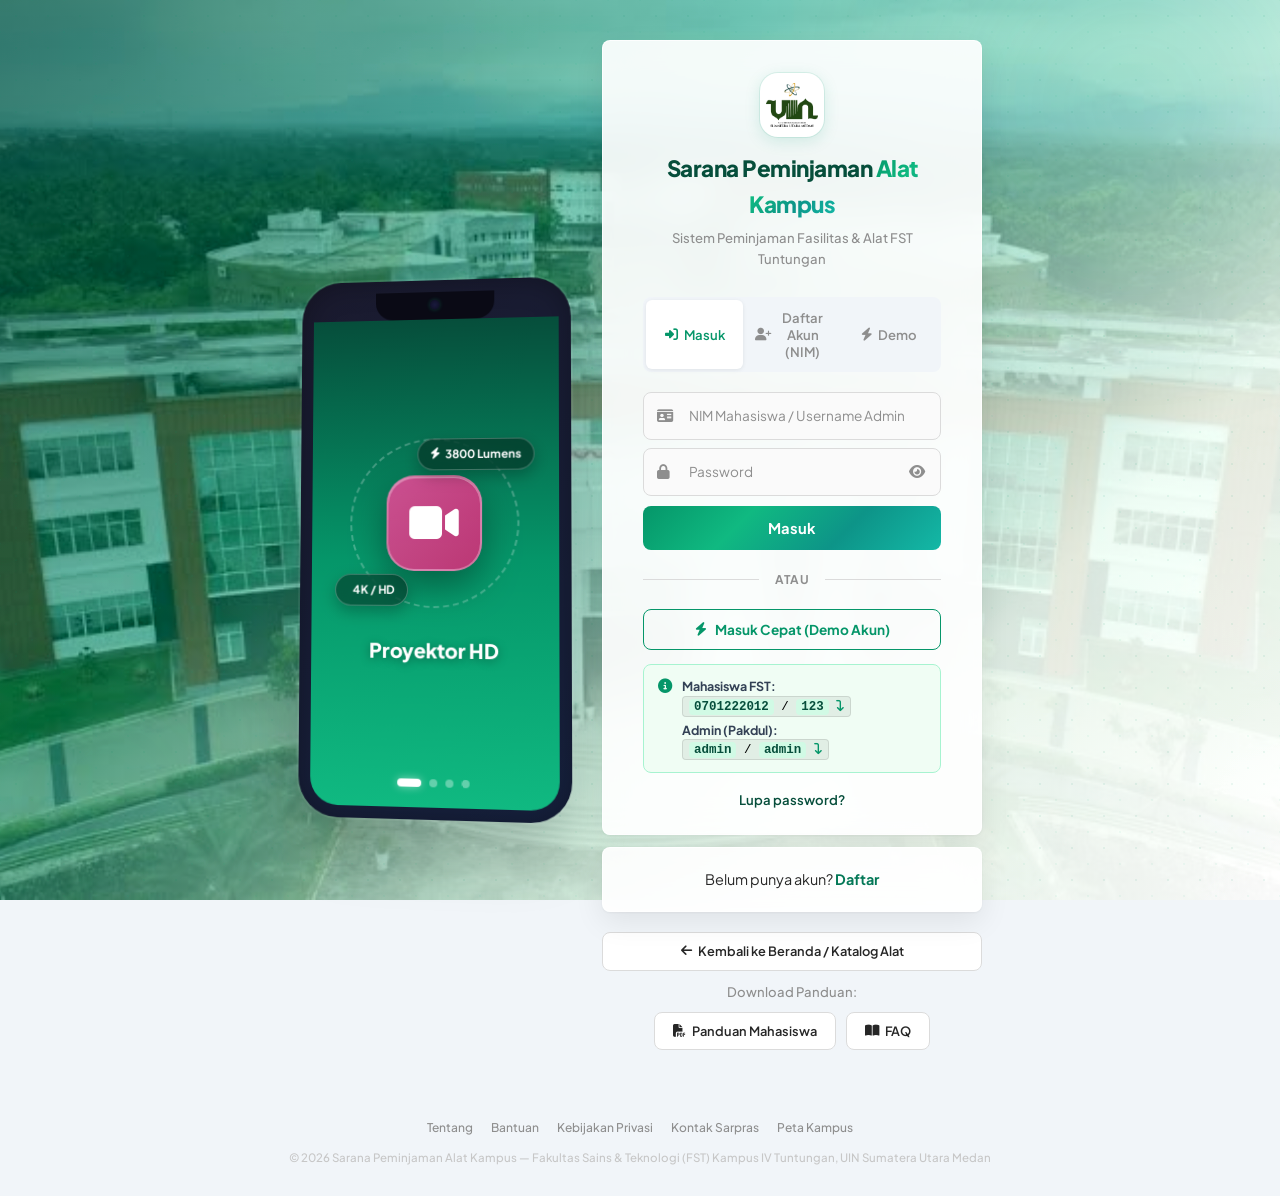
==== index.html @ a712cbc4 "Add files via upload" ====
<!DOCTYPE html>
<html lang="id">
<head>
  <meta charset="UTF-8">
  <meta name="viewport" content="width=device-width, initial-scale=1.0">
  <title>Sarana Peminjaman Alat Kampus — UINSU Kampus IV Tuntungan</title>
  <meta name="description" content="Sarana Peminjaman Alat Kampus: Sistem Peminjaman Alat Perkuliahan Fakultas Sains dan Teknologi (FST) Kampus IV Tuntungan UIN Sumatera Utara Medan.">
  <link rel="preconnect" href="https://fonts.googleapis.com">
  <link rel="preconnect" href="https://fonts.gstatic.com" crossorigin>
  <link href="https://fonts.googleapis.com/css2?family=Plus+Jakarta+Sans:wght@300;400;500;600;700;800&display=swap" rel="stylesheet">
  <link rel="stylesheet" href="https://cdnjs.cloudflare.com/ajax/libs/font-awesome/6.4.0/css/all.min.css">
  <link rel="stylesheet" href="style.css">
  <!-- Auth Guard: Pertama kali web dibuka wajib login terlebih dahulu -->
  <script>
    (function() {
      var user = localStorage.getItem('uinsu_user');
      if (!user) {
        window.location.replace('login.html');
      }
    })();
  </script>
</head>
<body>
  <!-- Background Glow & Shapes -->
  <div class="glow-bg glow-1"></div>
  <div class="glow-bg glow-2"></div>
  <div class="glow-bg glow-3"></div>

  <!-- Notification Toast Container -->
  <div id="toast-container" class="toast-container"></div>

  <!-- Top Navigation Bar -->
  <header class="navbar">
    <div class="nav-brand">
      <div class="brand-logo-container">
        <img src="logo-uinsu.png" alt="Logo UINSU Medan" class="brand-uinsu-logo">
      </div>
      <div class="brand-text">
        <span class="brand-title">SARANA <span class="gradient-text">PEMINJAMAN ALAT KAMPUS</span></span>
        <span class="brand-sub">Fakultas Sains & Teknologi • Kampus IV Tuntungan</span>
      </div>
    </div>

    <div class="nav-actions">
      <!-- Quick Role Switcher Pill -->
      <div class="role-switcher-badge" id="role-pill-btn" title="Klik untuk kelola akun atau ganti profil">
        <i class="fa-solid fa-id-badge"></i>
        <span id="nav-user-label">Tamu (Belum Login)</span>
      </div>

      <div class="user-profile-menu" id="nav-user-actions">
        <a href="login.html" class="btn btn-outline btn-sm" id="btn-nav-login" style="border-color:var(--primary); color:var(--primary);">
          <i class="fa-solid fa-right-to-bracket"></i> Masuk
        </a>
        <a href="login.html" class="btn btn-primary btn-sm" id="btn-show-login" onclick="localStorage.setItem('uinsu_open_tab', 'register')" title="Daftar Akun Menggunakan NIM">
          <i class="fa-solid fa-user-plus"></i> Daftar Akun (NIM)
        </a>
        <button class="btn btn-danger btn-sm hidden" id="btn-logout" title="Keluar dari akun dan ganti akun" onclick="logoutUser()">
          <i class="fa-solid fa-right-from-bracket"></i> Logout
        </button>
      </div>

    </div>
  </header>

  <!-- Main Container -->
  <main class="main-wrapper">
    <!-- Sub Header / Navigation Tabs (Khusus Mahasiswa) -->
    <div class="view-navigation">
      <button class="nav-tab active" data-target="view-catalog" id="tab-catalog">
        <i class="fa-solid fa-cubes"></i> Katalog Alat FST
      </button>
      <button class="nav-tab" data-target="view-my-loans" id="tab-my-loans">
        <i class="fa-solid fa-clock-rotate-left"></i> Peminjaman Saya <span class="badge" id="my-active-badge">0</span>
      </button>
    </div>

    <!-- VIEW 1: KATALOG & PINJAM (MAHASISWA & UMUM) -->
    <section id="view-catalog" class="view-panel active">
      <!-- Hero Banner -->
      <div class="hero-banner glass-card">
        <div class="hero-banner-bg"></div>
        <div class="hero-content">
          <div class="hero-badge-group">
            <span class="hero-badge"><i class="fa-solid fa-atom"></i> Fakultas Sains & Teknologi (FST)</span>
            <span class="hero-badge hero-badge-location"><i class="fa-solid fa-location-dot"></i> Kampus IV Tuntungan UINSU</span>
          </div>
          <h1 class="hero-title">Booking & Peminjaman Alat Perkuliahan FST UINSU</h1>
          <p class="hero-desc">
            Portal resmi <strong>Sarana Peminjaman Alat Kampus</strong> khusus sivitas akademika Fakultas Sains dan Teknologi, Gedung Kuliah FST Kampus IV Tuntungan. Booking online Kabel HDMI, Proyektor Lumens Tinggi, dan Cok Sambung dengan persetujuan cepat Admin Sarpras.
          </p>
          <div class="hero-stats">
            <div class="stat-item">
              <span class="stat-number" id="stat-total-items">18</span>
              <span class="stat-label">Total Unit</span>
            </div>
            <div class="stat-divider"></div>
            <div class="stat-item">
              <span class="stat-number text-success" id="stat-ready-items">14</span>
              <span class="stat-label">Siap Dipinjam</span>
            </div>
            <div class="stat-divider"></div>
            <div class="stat-item">
              <span class="stat-number text-warning" id="stat-loaned-items">4</span>
              <span class="stat-label">Sedang Dipakai</span>
            </div>
          </div>
        </div>
        <div class="hero-illustration">
          <div class="floating-gadget card-hdmi">
            <i class="fa-solid fa-network-wired"></i>
            <div>
              <strong>HDMI Cables</strong>
              <small>4K Ultra-Fast</small>
            </div>
          </div>
          <div class="floating-gadget card-projector">
            <i class="fa-solid fa-video"></i>
            <div>
              <strong>Proyektor HD</strong>
              <small>3800 ANSI Lumens</small>
            </div>
          </div>
          <div class="floating-gadget card-plug">
            <i class="fa-solid fa-plug-circle-bolt"></i>
            <div>
              <strong>Cok Sambung</strong>
              <small>Kabel 5M - 10M</small>
            </div>
          </div>
        </div>
      </div>

      <!-- Filter & Search Bar -->
      <div class="filter-bar glass-card">
        <div class="search-box">
          <i class="fa-solid fa-magnifying-glass"></i>
          <input type="text" id="catalog-search" placeholder="Cari nama fasilitas, lokasi, spesifikasi...">
        </div>
        <div class="category-pills">
          <button class="pill active" data-category="all">Semua</button>
          <button class="pill" data-category="hdmi"><i class="fa-solid fa-network-wired"></i> Kabel HDMI</button>
          <button class="pill" data-category="proyektor"><i class="fa-solid fa-video"></i> Proyektor</button>
          <button class="pill" data-category="coksambung"><i class="fa-solid fa-plug-circle-bolt"></i> Cok Sambung</button>
        </div>
      </div>

      <!-- Items Grid -->
      <div class="items-grid" id="items-grid-container">
        <!-- Injected via JavaScript -->
      </div>
    </section>

    <!-- VIEW 2: PEMINJAMAN SAYA (MAHASISWA DASHBOARD) -->
    <section id="view-my-loans" class="view-panel">
      <div class="panel-header">
        <div>
          <h2>Riwayat & Status Peminjaman Saya</h2>
          <p class="text-muted">Pantau status persetujuan, batas waktu pengembalian, dan QR Code tanda terima.</p>
        </div>
        <div class="user-info-card glass-card" id="my-profile-summary">
          <!-- Injected via JS -->
        </div>
      </div>

      <!-- Loan Table / Cards -->
      <div class="table-container glass-card">
        <table class="custom-table" id="my-loans-table">
          <thead>
            <tr>
              <th>ID Pinjam</th>
              <th>Barang / Fasilitas</th>
              <th>Waktu Pinjam</th>
              <th>Batas Kembali</th>
              <th>Tujuan / Ruangan</th>
              <th>Status</th>
              <th>Aksi</th>
            </tr>
          </thead>
          <tbody id="my-loans-body">
            <!-- Dynamic rows -->
          </tbody>
        </table>
        <div id="my-loans-empty" class="empty-state hidden">
          <i class="fa-solid fa-box-open"></i>
          <h3>Belum Ada Peminjaman</h3>
          <p>Anda belum meminjam barang apapun. Kunjungi katalog untuk mengajukan peminjaman sekarang.</p>
          <button class="btn btn-primary" onclick="switchView('view-catalog')">Buka Katalog</button>
        </div>
      </div>
    </section>


  </main>

  <!-- ==================== MODALS ==================== -->

  <!-- Modal 1: Auth / Login & Register Dialog -->
  <div class="modal-backdrop" id="modal-auth">
    <div class="modal-box glass-card modal-lg">
      <div class="modal-header">
        <h3 id="auth-modal-title"><i class="fa-solid fa-user-shield text-primary"></i> Akses & Autentikasi Pengguna UINSU</h3>
        <button class="close-btn" onclick="closeModal('modal-auth')">&times;</button>
      </div>
      <div class="modal-body">
        <!-- Sub Tabs: Login, Register, Demo -->
        <div class="auth-sub-tabs">
          <button type="button" class="auth-tab-btn active" id="auth-tab-btn-login" onclick="switchAuthTab('login')">
            <i class="fa-solid fa-arrow-right-to-bracket"></i> Masuk Akun
          </button>
          <button type="button" class="auth-tab-btn" id="auth-tab-btn-register" onclick="switchAuthTab('register')">
            <i class="fa-solid fa-user-plus"></i> Buat Akun Mahasiswa
          </button>
          <button type="button" class="auth-tab-btn" id="auth-tab-btn-demo" onclick="switchAuthTab('demo')">
            <i class="fa-solid fa-bolt"></i> Akun Cepat / Demo
          </button>
        </div>

        <!-- PANEL 1: LOGIN -->
        <div class="auth-panel active" id="auth-panel-login">
          <p class="modal-sub">Masukkan NIM (Mahasiswa) atau Username/NIP (Admin) beserta password Anda:</p>
          <form id="login-form">
            <div class="form-group">
              <label><i class="fa-solid fa-id-card"></i> NIM Mahasiswa / Username Admin <span class="text-danger">*</span></label>
              <input type="text" id="login-identifier" placeholder="Contoh: 0701222012 atau admin" required autocomplete="username">
            </div>
            <div class="form-group">
              <label><i class="fa-solid fa-lock"></i> Password <span class="text-danger">*</span></label>
              <input type="password" id="login-password" placeholder="Masukkan password..." required autocomplete="current-password">
            </div>
            <div style="font-size: 0.8rem; color: var(--text-muted); margin-bottom: 1.2rem; background: #f8fafc; padding: 10px 14px; border-radius: 8px; border: 1px solid var(--border-light);">
              <i class="fa-solid fa-circle-info text-primary"></i> <b>Petunjuk Cepat:</b><br>
              &bull; <b>Mahasiswa Preset:</b> NIM <code>0701222012</code> / password: <code>123</code><br>
              &bull; <b>Admin Sarpras:</b> Username <code>admin</code> / password: <code>admin</code>
            </div>
            <button type="submit" class="btn btn-primary btn-block">
              <i class="fa-solid fa-right-to-bracket"></i> Masuk Sekarang
            </button>
            <div style="text-align: center; margin-top: 1rem; font-size: 0.85rem; color: var(--text-muted);">
              Belum punya akun? <a href="javascript:void(0)" onclick="switchAuthTab('register')" style="color: var(--primary); font-weight: 700; text-decoration: none;">Daftar Akun Mahasiswa Baru</a>
            </div>
          </form>
        </div>

        <!-- PANEL 2: REGISTRASI MAHASISWA BARU -->
        <div class="auth-panel" id="auth-panel-register">
          <p class="modal-sub">Formulir pendaftaran akun mahasiswa baru untuk sarana peminjaman fasilitas UINSU:</p>
          <form id="register-student-form">
            <div class="form-row">
              <div class="form-group">
                <label><i class="fa-solid fa-address-card"></i> NIM Mahasiswa <span class="text-danger">*</span></label>
                <input type="text" id="reg-nim" placeholder="Contoh: 0701232015" required>
              </div>
              <div class="form-group">
                <label><i class="fa-solid fa-user"></i> Nama Lengkap <span class="text-danger">*</span></label>
                <input type="text" id="reg-name" placeholder="Nama mahasiswa..." required>
              </div>
            </div>
            <div class="form-row">
              <div class="form-group">
                <label><i class="fa-solid fa-chalkboard-user"></i> Kelas / Rombel Asal <span class="text-danger">*</span></label>
                <input type="text" id="reg-class" placeholder="Contoh: ILKOM-1 / SI-2" required>
              </div>
              <div class="form-group">
                <label><i class="fa-solid fa-building-columns"></i> Program Studi <span class="text-danger">*</span></label>
                <select id="reg-prodi" required style="width:100%; padding:10px 12px; border:1px solid var(--border-color); border-radius:var(--radius-sm); font-size:0.9rem; background:#f0fdf4; color:#065f46; font-weight:700;">
                  <option value="S1 Ilmu Komputer (FST)">S1 Ilmu Komputer (FST)</option>
                </select>
                <small style="color:#047857; font-size:0.75rem;"><i class="fa-solid fa-circle-check"></i> Khusus Mahasiswa Prodi Ilmu Komputer</small>
              </div>
            </div>
            <div class="form-group">
              <label><i class="fa-brands fa-whatsapp"></i> No. WhatsApp Aktif <span class="text-danger">*</span></label>
              <input type="tel" id="reg-phone" placeholder="Contoh: 081260123456" required>
            </div>
            <div class="form-row">
              <div class="form-group">
                <label><i class="fa-solid fa-key"></i> Buat Password <span class="text-danger">*</span></label>
                <input type="password" id="reg-password" placeholder="Minimal 4 karakter" minlength="4" required autocomplete="new-password">
              </div>
              <div class="form-group">
                <label><i class="fa-solid fa-check-double"></i> Ulangi Password <span class="text-danger">*</span></label>
                <input type="password" id="reg-password-confirm" placeholder="Ketik ulang password" minlength="4" required autocomplete="new-password">
              </div>
            </div>
            <button type="submit" class="btn btn-primary btn-block">
              <i class="fa-solid fa-user-plus"></i> Daftarkan Akun Mahasiswa & Masuk
            </button>
            <div style="text-align: center; margin-top: 1rem; font-size: 0.85rem; color: var(--text-muted);">
              Sudah punya akun? <a href="javascript:void(0)" onclick="switchAuthTab('login')" style="color: var(--primary); font-weight: 700; text-decoration: none;">Masuk di sini</a>
            </div>
          </form>
        </div>

        <!-- PANEL 3: DEMO QUICK PROFILES -->
        <div class="auth-panel" id="auth-panel-demo">
          <p class="modal-sub">Pilih salah satu akun demo untuk masuk langsung dalam 1 klik:</p>
          <div class="account-selector-grid">
            <!-- Mahasiswa Preset 1 -->
            <div class="account-card" data-role="student" data-user-idx="0">
              <div class="acc-avatar bg-indigo"><i class="fa-solid fa-user-graduate"></i></div>
              <div class="acc-info">
                <span class="acc-name">Ahmad Farhan</span>
                <span class="acc-sub">NIM: 0701222012 | Kelas ILKOM-1 (FST UINSU)</span>
                <span class="acc-badge">Mahasiswa FST &bull; Login Cepat</span>
              </div>
            </div>

            <!-- Mahasiswa Preset 2 -->
            <div class="account-card" data-role="student" data-user-idx="1">
              <div class="acc-avatar bg-pink"><i class="fa-solid fa-user-graduate"></i></div>
              <div class="acc-info">
                <span class="acc-name">Siti Nurhaliza</span>
                <span class="acc-sub">NIM: 0702223088 | Kelas SI-2 (FST UINSU)</span>
                <span class="acc-badge">Mahasiswa FST &bull; Login Cepat</span>
              </div>
            </div>

            <!-- Admin Khusus Preset -->
            <div class="account-card highlight-admin" data-role="admin">
              <div class="acc-avatar bg-amber"><i class="fa-solid fa-user-shield"></i></div>
              <div class="acc-info">
                <span class="acc-name">Admin Sarpras FST (Pakdul)</span>
                <span class="acc-sub">NIP: 198402122010121003 | Koordinator Alat FST Kampus IV Tuntungan</span>
                <span class="acc-badge badge-admin">Akun Khusus Admin (Bisa ACC / Tolak Alat)</span>
              </div>
            </div>
          </div>

          <div id="auth-logout-area" style="margin-top: 1.5rem; border-top: 1px solid var(--border-light); padding-top: 1.2rem;">
            <button type="button" class="btn btn-outline btn-block text-danger" onclick="logoutUser()">
              <i class="fa-solid fa-right-from-bracket"></i> Keluar dari Sesi Saat Ini
            </button>
          </div>
        </div>
      </div>
    </div>
  </div>

  <!-- Modal 2: Form Pengajuan Peminjaman -->
  <div class="modal-backdrop" id="modal-pinjam">
    <div class="modal-box glass-card modal-lg">
      <div class="modal-header">
        <h3><i class="fa-solid fa-clipboard-list text-primary"></i> Formulir Pengajuan Peminjaman</h3>
        <button class="close-btn" onclick="closeModal('modal-pinjam')">&times;</button>
      </div>
      <div class="modal-body">
        <div class="item-selected-preview" id="pinjam-item-preview">
          <!-- Injected via JS -->
        </div>

        <form id="loan-request-form">
          <input type="hidden" id="loan-item-id">
          
          <div class="form-row">
            <div class="form-group">
              <label><i class="fa-solid fa-user"></i> Nama Lengkap Peminjam <span class="text-danger">*</span></label>
              <input type="text" id="loan-student-name" required placeholder="Nama lengkap mahasiswa">
            </div>
            <div class="form-group">
              <label><i class="fa-solid fa-id-card"></i> NIM Mahasiswa <span class="text-danger">*</span></label>
              <input type="text" id="loan-student-nim" required placeholder="Contoh: 0701222012">
            </div>
          </div>

          <div class="form-row">
            <div class="form-group">
              <label><i class="fa-solid fa-chalkboard-user"></i> Kelas / Rombel Asal <span class="text-danger">*</span></label>
              <input type="text" id="loan-student-class" required placeholder="Contoh: ILKOM-1 / SI-2 / MAT-1 / FIS-3">
            </div>
            <div class="form-group">
              <label><i class="fa-solid fa-building-columns"></i> Program Studi <span class="text-danger">*</span></label>
              <select id="loan-student-prodi" required style="background:#f0fdf4; color:#065f46; font-weight:700;">
                <option value="S1 Ilmu Komputer (FST)">S1 Ilmu Komputer (FST)</option>
              </select>
              <small style="color:#047857; font-size:0.75rem;"><i class="fa-solid fa-circle-check"></i> Khusus Mahasiswa Prodi Ilmu Komputer</small>
            </div>
          </div>

          <div class="form-row">
            <div class="form-group">
              <label><i class="fa-solid fa-phone"></i> No. WhatsApp / HP Aktif <span class="text-danger">*</span></label>
              <input type="tel" id="loan-phone" placeholder="Contoh: 081260123456" required>
            </div>
            <div class="form-group">
              <label><i class="fa-solid fa-hashtag"></i> Jumlah Unit <span class="text-danger">*</span></label>
              <input type="number" id="loan-qty" min="1" max="5" value="1" required>
            </div>
          </div>

          <div class="form-row">
            <div class="form-group">
              <label><i class="fa-regular fa-calendar-check"></i> Waktu Booking (Mulai Pakai) <span class="text-danger">*</span></label>
              <input type="datetime-local" id="loan-start-time" required>
            </div>
            <div class="form-group">
              <label><i class="fa-regular fa-calendar-xmark"></i> Perkiraan Selesai / Kembali <span class="text-danger">*</span></label>
              <input type="datetime-local" id="loan-end-time" required>
            </div>
          </div>

          <div class="form-row">
            <div class="form-group">
              <label><i class="fa-solid fa-door-open"></i> Lokasi Ruangan Perkuliahan (Kampus IV Tuntungan) <span class="text-danger">*</span></label>
              <input type="text" id="loan-room" placeholder="Contoh: Ruang FST-201 / Lab Komputer Saintek Lt. 2" required>
            </div>
            <div class="form-group">
              <label><i class="fa-solid fa-bullseye"></i> Tujuan Keperluan <span class="text-danger">*</span></label>
              <select id="loan-purpose" required>
                <option value="">-- Pilih Keperluan Perkuliahan --</option>
                <option value="Perkuliahan & Presentasi Kelas">Perkuliahan & Presentasi Kelas</option>
                <option value="Praktikum Lab Sains & Teknologi">Praktikum Lab Sains & Teknologi</option>
                <option value="Sidang Skripsi / Seminar Proposal FST">Sidang Skripsi / Seminar Proposal FST</option>
                <option value="Kegiatan Himpunan Mahasiswa (HIMA FST)">Kegiatan Himpunan Mahasiswa (HIMA FST)</option>
                <option value="Workshop / Pelatihan Teknologi">Workshop / Pelatihan Teknologi</option>
                <option value="Lainnya">Lainnya</option>
              </select>
            </div>
          </div>

          <div class="form-group">
            <label><i class="fa-solid fa-comment-dots"></i> Keterangan Tambahan / Spesifikasi Khusus</label>
            <textarea id="loan-notes" rows="2" placeholder="Catatan tambahan (contoh: butuh colokan 3 kaki atau kabel HDMI tipe-C)"></textarea>
          </div>

          <div class="terms-card">
            <label class="checkbox-container">
              <input type="checkbox" id="loan-agreement" required>
              <span class="checkmark"></span>
              <span class="terms-text">Saya bersedia menjaga keutuhan fasilitas, tidak memindahtangankan, dan siap bertanggung jawab penuh atas segala kerusakan/kehilangan.</span>
            </label>
          </div>

          <div class="modal-footer-actions">
            <button type="button" class="btn btn-secondary" onclick="closeModal('modal-pinjam')">Batal</button>
            <button type="submit" class="btn btn-primary"><i class="fa-solid fa-paper-plane"></i> Ajukan Peminjaman</button>
          </div>
        </form>
      </div>
    </div>
  </div>

  <!-- Modal 3: Bukti Pinjam Digital / QR Pass -->
  <div class="modal-backdrop" id="modal-digital-pass">
    <div class="modal-box glass-card text-center pass-box">
      <div class="modal-header">
        <h3><i class="fa-solid fa-ticket text-success"></i> Kartu Izin Peminjaman</h3>
        <button class="close-btn" onclick="closeModal('modal-digital-pass')">&times;</button>
      </div>
      <div class="modal-body" id="pass-content">
        <!-- Rendered by JS -->
      </div>
    </div>
  </div>

  <!-- Modal 4: Tambah / Edit Fasilitas (Admin) -->
  <div class="modal-backdrop" id="modal-inventory">
    <div class="modal-box glass-card">
      <div class="modal-header">
        <h3 id="inv-modal-title"><i class="fa-solid fa-plus-circle text-primary"></i> Tambah Sarana Fasilitas</h3>
        <button class="close-btn" onclick="closeModal('modal-inventory')">&times;</button>
      </div>
      <div class="modal-body">
        <form id="inventory-form">
          <input type="hidden" id="inv-id">
          <div class="form-group">
            <label>Kode Barang (ID Unik)</label>
            <input type="text" id="inv-code" placeholder="Contoh: PROJ-03 / HDMI-04" required>
          </div>
          <div class="form-group">
            <label>Nama Barang / Tipe</label>
            <input type="text" id="inv-name" placeholder="Contoh: Kabel HDMI 2.1 Braided 5M" required>
          </div>
          <div class="form-row">
            <div class="form-group">
              <label>Kategori</label>
              <select id="inv-category" required>
                <option value="hdmi">Kabel HDMI</option>
                <option value="proyektor">Proyektor</option>
                <option value="coksambung">Cok Sambung</option>
              </select>
            </div>
            <div class="form-group">
              <label>Total Stok Unit</label>
              <input type="number" id="inv-stock" min="1" max="100" value="5" required>
            </div>
          </div>
          <div class="form-group">
            <label>Lokasi Penyimpanan / Lab</label>
            <input type="text" id="inv-location" placeholder="Contoh: Ruang Sarpras Gedung A Lt 1" required>
          </div>
          <div class="form-group">
            <label>Spesifikasi & Kelengkapan</label>
            <textarea id="inv-specs" rows="2" placeholder="Panjang kabel, lumens proyektor, lubang colokan, dll."></textarea>
          </div>
          <div class="modal-footer-actions">
            <button type="button" class="btn btn-secondary" onclick="closeModal('modal-inventory')">Batal</button>
            <button type="submit" class="btn btn-primary"><i class="fa-solid fa-save"></i> Simpan Sarana</button>
          </div>
        </form>
      </div>
    </div>
  </div>

  <footer class="footer">
    <div class="footer-content">
      <p>© 2026 <strong>Sarana Peminjaman Alat Kampus</strong> — Pengelolaan & Peminjaman Alat Perkuliahan Fakultas Sains dan Teknologi (FST) Kampus IV Tuntungan, Universitas Islam Negeri Sumatera Utara Medan.</p>
      <div class="footer-tags">
        <span class="status-indicator online"></span> Server FST Tuntungan Terhubung
      </div>
    </div>
  </footer>

  <script src="script.js"></script>
</body>
</html>
---- style.css ----
:root {
  --font-family: 'Plus Jakarta Sans', system-ui, -apple-system, sans-serif;
  
  /* Color Palette - Paduan Putih & Hijau UINSU */
  --bg-page: #f8fafc;
  --bg-card: #ffffff;
  --bg-card-hover: #f0fdf4;
  --border-light: #e2e8f0;
  --border-green: rgba(5, 150, 105, 0.25);
  
  /* Primary Green (Khas UINSU) */
  --primary: #059669;
  --primary-hover: #047857;
  --primary-dark: #064e3b;
  --primary-light: #ecfdf5;
  --primary-subtle: #d1fae5;
  
  /* Secondary & Accents */
  --secondary: #0d9488;
  --accent-gold: #d97706;
  --accent-gold-light: #fef3c7;
  --accent-emerald: #10b981;
  --accent-rose: #e11d48;
  --accent-rose-light: #ffe4e6;

  /* Typography Colors */
  --text-primary: #0f172a;
  --text-secondary: #334155;
  --text-muted: #64748b;
  --text-light: #ffffff;

  /* Shadows */
  --shadow-sm: 0 1px 3px rgba(0, 0, 0, 0.06), 0 1px 2px rgba(0, 0, 0, 0.04);
  --shadow-card: 0 4px 20px -2px rgba(15, 23, 42, 0.06), 0 2px 6px -1px rgba(15, 23, 42, 0.04);
  --shadow-card-hover: 0 14px 30px -4px rgba(5, 150, 105, 0.16), 0 4px 10px -2px rgba(0, 0, 0, 0.04);
  --shadow-glow: 0 0 25px rgba(16, 185, 129, 0.25);

  --radius-sm: 8px;
  --radius-md: 14px;
  --radius-lg: 20px;
  --radius-pill: 9999px;

  --transition: all 0.25s cubic-bezier(0.4, 0, 0.2, 1);
}

* {
  box-sizing: border-box;
  margin: 0;
  padding: 0;
}

body {
  font-family: var(--font-family);
  background-color: var(--bg-page);
  color: var(--text-primary);
  min-height: 100vh;
  position: relative;
  overflow-x: hidden;
  line-height: 1.6;
}

/* Background Kampus UINSU - Mode Paduan Hijau Emerald & Putih */
body::before {
  content: '';
  position: fixed;
  top: 0;
  left: 0;
  width: 100%;
  height: 100%;
  background: 
    linear-gradient(135deg, 
      rgba(6, 78, 59, 0.28) 0%, 
      rgba(240, 253, 244, 0.82) 40%, 
      rgba(248, 250, 252, 0.90) 100%),
    url('bg-kampus.jpg') center top / cover no-repeat;
  pointer-events: none;
  z-index: -2;
  filter: brightness(1.05) saturate(1.25);
}

/* Ambient Subtle Lighting */
.glow-bg {
  position: fixed;
  border-radius: 50%;
  filter: blur(120px);
  pointer-events: none;
  z-index: -1;
}

.glow-1 {
  width: 500px;
  height: 500px;
  background: radial-gradient(circle, rgba(16, 185, 129, 0.12) 0%, transparent 70%);
  top: -100px;
  right: -100px;
}

.glow-2 {
  width: 600px;
  height: 600px;
  background: radial-gradient(circle, rgba(5, 150, 105, 0.08) 0%, transparent 70%);
  bottom: 10%;
  left: -200px;
}

.glow-3 {
  width: 400px;
  height: 400px;
  background: radial-gradient(circle, rgba(217, 119, 6, 0.06) 0%, transparent 70%);
  top: 40%;
  right: 10%;
}

/* Generic Clean Card */
.glass-card {
  background: var(--bg-card);
  border: 1px solid var(--border-light);
  border-radius: var(--radius-md);
  box-shadow: var(--shadow-card);
  transition: var(--transition);
}

.gradient-text {
  background: linear-gradient(135deg, #059669, #10b981);
  -webkit-background-clip: text;
  -webkit-text-fill-color: transparent;
}

/* Navbar */
.navbar {
  position: sticky;
  top: 0;
  z-index: 100;
  display: flex;
  align-items: center;
  justify-content: space-between;
  padding: 0.9rem 3rem;
  background: rgba(255, 255, 255, 0.94);
  backdrop-filter: blur(14px);
  -webkit-backdrop-filter: blur(14px);
  border-bottom: 2px solid #10b981;
  box-shadow: 0 4px 20px -2px rgba(0, 0, 0, 0.04);
}

.nav-brand {
  display: flex;
  align-items: center;
  gap: 12px;
}

.brand-logo-container {
  width: 48px;
  height: 48px;
  border-radius: 12px;
  background: #ffffff;
  display: flex;
  align-items: center;
  justify-content: center;
  padding: 4px;
  box-shadow: 0 4px 12px rgba(16, 185, 129, 0.2);
  border: 1px solid rgba(5, 150, 105, 0.2);
  transition: transform 0.3s ease;
}

.brand-logo-container:hover {
  transform: scale(1.06);
}

.brand-uinsu-logo {
  width: 100%;
  height: 100%;
  object-fit: contain;
}

.brand-text {
  display: flex;
  flex-direction: column;
}

.brand-title {
  font-size: 1.25rem;
  font-weight: 800;
  letter-spacing: -0.5px;
  color: var(--primary-dark);
}

.brand-sub {
  font-size: 0.75rem;
  color: var(--text-muted);
  font-weight: 600;
}

.nav-actions {
  display: flex;
  align-items: center;
  gap: 1rem;
}

.role-switcher-badge {
  display: flex;
  align-items: center;
  gap: 8px;
  padding: 7px 15px;
  background: #f0fdf4;
  border: 1px solid rgba(5, 150, 105, 0.3);
  border-radius: var(--radius-pill);
  font-size: 0.825rem;
  font-weight: 600;
  color: #047857;
  cursor: pointer;
  transition: var(--transition);
}

.role-switcher-badge:hover {
  background: #d1fae5;
  border-color: var(--primary);
  transform: translateY(-1px);
}

/* Main Layout */
.main-wrapper {
  max-width: 1300px;
  margin: 0 auto;
  padding: 2rem 2rem 5rem 2rem;
  position: relative;
  z-index: 10;
}

/* View Navigation Bar */
.view-navigation {
  display: flex;
  gap: 8px;
  margin-bottom: 2rem;
  background: #ffffff;
  padding: 6px;
  border-radius: var(--radius-pill);
  border: 1px solid var(--border-light);
  box-shadow: var(--shadow-sm);
  width: fit-content;
}

.nav-tab {
  border: none;
  background: transparent;
  color: var(--text-secondary);
  font-family: inherit;
  font-size: 0.9rem;
  font-weight: 600;
  padding: 9px 20px;
  border-radius: var(--radius-pill);
  cursor: pointer;
  display: flex;
  align-items: center;
  gap: 8px;
  transition: var(--transition);
}

.nav-tab:hover {
  color: var(--primary);
  background: #f0fdf4;
}

.nav-tab.active {
  background: linear-gradient(135deg, #059669, #047857);
  color: #ffffff;
  box-shadow: 0 4px 14px rgba(5, 150, 105, 0.35);
}

.badge {
  background: rgba(255, 255, 255, 0.25);
  color: #fff;
  font-size: 0.7rem;
  padding: 2px 7px;
  border-radius: var(--radius-pill);
  font-weight: 700;
}

.nav-tab.active .badge {
  background: rgba(255, 255, 255, 0.3);
  color: #fff;
}

.badge-warning {
  background: var(--accent-gold);
  color: #fff;
}

/* Views */
.view-panel {
  display: none;
  animation: fadeIn 0.3s cubic-bezier(0.4, 0, 0.2, 1);
}

.view-panel.active {
  display: block;
}

@keyframes fadeIn {
  from { opacity: 0; transform: translateY(6px); }
  to { opacity: 1; transform: translateY(0); }
}

/* ============================================================
   HERO BANNER (PADUAN HIJAU, PUTIH, & GAMBAR KAMPUS TERANG)
============================================================ */
.hero-banner {
  display: grid;
  grid-template-columns: 1.35fr 1fr;
  gap: 2.2rem;
  padding: 3.2rem 3rem;
  margin-bottom: 2.5rem;
  position: relative;
  overflow: hidden;
  border-radius: var(--radius-lg);
  border: 1px solid rgba(5, 150, 105, 0.25);
  box-shadow: 0 15px 35px -5px rgba(5, 150, 105, 0.12), 0 5px 15px rgba(0, 0, 0, 0.04);
  background: #ffffff;
}

/* Background image layer for Hero: Daylight Campus with soft White-Green wash */
.hero-banner-bg {
  position: absolute;
  inset: 0;
  background: 
    linear-gradient(95deg, 
      rgba(255, 255, 255, 0.96) 0%, 
      rgba(255, 255, 255, 0.88) 45%, 
      rgba(255, 255, 255, 0.38) 75%, 
      rgba(240, 253, 244, 0.45) 100%),
    url('bg-kampus.jpg') center 35% / cover no-repeat;
  z-index: 0;
  filter: brightness(1.18) saturate(1.22) contrast(1.02);
  transition: transform 0.8s ease;
}

.hero-banner:hover .hero-banner-bg {
  transform: scale(1.03);
}

.hero-banner::after {
  content: '';
  position: absolute;
  top: 0;
  right: 0;
  width: 350px;
  height: 100%;
  background: radial-gradient(circle, rgba(16, 185, 129, 0.15), transparent 70%);
  pointer-events: none;
  z-index: 1;
}

.hero-content {
  position: relative;
  z-index: 2;
}

.hero-badge-group {
  display: flex;
  align-items: center;
  gap: 8px;
  flex-wrap: wrap;
  margin-bottom: 1.1rem;
}

.hero-badge {
  display: inline-flex;
  align-items: center;
  gap: 6px;
  padding: 5px 14px;
  border-radius: var(--radius-pill);
  background: #ffffff;
  border: 1px solid rgba(5, 150, 105, 0.3);
  color: #047857;
  font-size: 0.8rem;
  font-weight: 700;
  box-shadow: 0 2px 8px rgba(0, 0, 0, 0.04);
}

.hero-badge-location {
  background: #fef3c7;
  border-color: rgba(217, 119, 6, 0.35);
  color: #b45309;
}

.hero-title {
  font-size: 2.35rem;
  font-weight: 800;
  line-height: 1.25;
  margin-bottom: 1rem;
  letter-spacing: -0.5px;
  color: #064e3b;
}

.hero-desc {
  color: #334155;
  font-size: 1rem;
  margin-bottom: 2rem;
  max-width: 580px;
  line-height: 1.6;
  font-weight: 500;
}

.hero-stats {
  display: flex;
  align-items: center;
  gap: 1.8rem;
}

.stat-item {
  display: flex;
  flex-direction: column;
}

.stat-number {
  font-size: 1.85rem;
  font-weight: 800;
  color: #064e3b;
}

.stat-number.text-success {
  color: #059669;
}

.stat-number.text-warning {
  color: #d97706;
}

.stat-label {
  font-size: 0.8rem;
  color: #64748b;
  font-weight: 600;
}

.stat-divider {
  width: 1px;
  height: 38px;
  background: rgba(5, 150, 105, 0.2);
}

.hero-illustration {
  display: flex;
  flex-direction: column;
  justify-content: center;
  gap: 1.1rem;
  position: relative;
  z-index: 2;
}

.floating-gadget {
  display: flex;
  align-items: center;
  gap: 1.1rem;
  padding: 1.1rem 1.5rem;
  border-radius: var(--radius-md);
  background: rgba(255, 255, 255, 0.94);
  border: 1px solid rgba(5, 150, 105, 0.22);
  backdrop-filter: blur(12px);
  -webkit-backdrop-filter: blur(12px);
  box-shadow: 0 8px 24px rgba(15, 23, 42, 0.08);
  transition: var(--transition);
  color: #0f172a;
}

.floating-gadget:hover {
  transform: translateX(8px);
  border-color: #059669;
  background: #ffffff;
  box-shadow: 0 12px 28px rgba(5, 150, 105, 0.2);
}

.floating-gadget i {
  font-size: 1.6rem;
  width: 44px;
  height: 44px;
  border-radius: 10px;
  display: flex;
  align-items: center;
  justify-content: center;
}

.card-hdmi i {
  background: #eff6ff;
  color: #2563eb;
}

.card-projector i {
  background: #fdf2f8;
  color: #db2777;
}

.card-plug i {
  background: #fef3c7;
  color: #d97706;
}

.floating-gadget strong {
  display: block;
  font-size: 0.95rem;
  color: #0f172a;
}

.floating-gadget small {
  color: #64748b;
  font-size: 0.78rem;
  font-weight: 500;
}

/* ============================================================
   FILTER & SEARCH BAR
============================================================ */
.filter-bar {
  display: flex;
  align-items: center;
  justify-content: space-between;
  padding: 1.1rem 1.6rem;
  margin-bottom: 2rem;
  gap: 1rem;
  flex-wrap: wrap;
  background: #ffffff;
  border: 1px solid var(--border-light);
  box-shadow: var(--shadow-card);
  border-radius: var(--radius-md);
}

.search-box {
  display: flex;
  align-items: center;
  gap: 10px;
  background: #f8fafc;
  border: 1px solid #cbd5e1;
  padding: 9px 18px;
  border-radius: var(--radius-pill);
  flex: 1;
  min-width: 280px;
  transition: var(--transition);
}

.search-box:focus-within {
  border-color: var(--primary);
  background: #ffffff;
  box-shadow: 0 0 0 3px rgba(5, 150, 105, 0.15);
}

.search-box i {
  color: var(--text-muted);
}

.search-box input {
  background: transparent;
  border: none;
  outline: none;
  color: var(--text-primary);
  font-family: inherit;
  font-size: 0.9rem;
  width: 100%;
}

.search-box input::placeholder {
  color: #94a3b8;
}

.category-pills {
  display: flex;
  gap: 8px;
  flex-wrap: wrap;
}

.pill {
  background: #f1f5f9;
  border: 1px solid var(--border-light);
  color: #475569;
  padding: 8px 18px;
  border-radius: var(--radius-pill);
  font-family: inherit;
  font-size: 0.85rem;
  font-weight: 600;
  cursor: pointer;
  display: flex;
  align-items: center;
  gap: 6px;
  transition: var(--transition);
}

.pill:hover {
  background: #ecfdf5;
  color: var(--primary);
  border-color: rgba(5, 150, 105, 0.3);
}

.pill.active {
  background: var(--primary);
  border-color: var(--primary-hover);
  color: #ffffff;
  box-shadow: 0 4px 12px rgba(5, 150, 105, 0.28);
}

/* ============================================================
   ITEMS GRID & EQUIPMENT CARDS
============================================================ */
.items-grid {
  display: grid;
  grid-template-columns: repeat(auto-fill, minmax(350px, 1fr));
  gap: 1.8rem;
}

.equipment-card {
  border-radius: var(--radius-lg);
  overflow: hidden;
  display: flex;
  flex-direction: column;
  position: relative;
  background: #ffffff;
  border: 1px solid var(--border-light);
  box-shadow: var(--shadow-card);
  transition: var(--transition);
}

.equipment-card:hover {
  transform: translateY(-6px);
  border-color: rgba(5, 150, 105, 0.4);
  box-shadow: var(--shadow-card-hover);
}

.card-top {
  position: relative;
  height: 180px;
  overflow: hidden;
  background: linear-gradient(135deg, #f0fdf4 0%, #ecfdf5 100%);
  display: flex;
  align-items: center;
  justify-content: center;
  border-bottom: 1px solid rgba(5, 150, 105, 0.1);
}

.item-badge-category {
  position: absolute;
  top: 14px;
  left: 14px;
  z-index: 2;
  font-size: 0.75rem;
  font-weight: 700;
  padding: 4px 10px;
  border-radius: var(--radius-pill);
}

.badge-hdmi {
  background: #eff6ff;
  color: #1d4ed8;
  border: 1px solid rgba(37, 99, 235, 0.3);
}

.badge-proyektor {
  background: #fdf2f8;
  color: #be185d;
  border: 1px solid rgba(219, 39, 119, 0.3);
}

.badge-coksambung {
  background: #fef3c7;
  color: #b45309;
  border: 1px solid rgba(217, 119, 6, 0.3);
}

.stock-status-pill {
  position: absolute;
  top: 14px;
  right: 14px;
  z-index: 2;
  font-size: 0.75rem;
  font-weight: 700;
  padding: 4px 10px;
  border-radius: var(--radius-pill);
}

.status-ready {
  background: #d1fae5;
  color: #065f46;
  border: 1px solid rgba(5, 150, 105, 0.4);
}

.status-out {
  background: #ffe4e6;
  color: #9f1239;
  border: 1px solid rgba(225, 29, 72, 0.4);
}

.item-visual-icon {
  font-size: 4rem;
  color: #059669;
  opacity: 0.9;
  transition: transform 0.3s ease;
}

.equipment-card:hover .item-visual-icon {
  transform: scale(1.1);
}

.card-body {
  padding: 1.5rem;
  display: flex;
  flex-direction: column;
  flex: 1;
  background: #ffffff;
}

.item-title {
  font-size: 1.15rem;
  font-weight: 700;
  margin-bottom: 0.4rem;
  color: #0f172a;
}

.item-specs {
  color: #475569;
  font-size: 0.85rem;
  margin-bottom: 1.2rem;
  flex: 1;
  line-height: 1.5;
}

.card-meta-list {
  display: flex;
  flex-direction: column;
  gap: 6px;
  margin-bottom: 1.2rem;
  font-size: 0.825rem;
  border-top: 1px solid #f1f5f9;
  padding-top: 1rem;
}

.meta-row {
  display: flex;
  justify-content: space-between;
  color: #64748b;
}

.meta-row span:last-child {
  color: #0f172a;
  font-weight: 600;
}

.card-footer {
  display: flex;
  gap: 10px;
}

/* ============================================================
   BUTTONS
============================================================ */
.btn {
  font-family: inherit;
  font-size: 0.875rem;
  font-weight: 600;
  padding: 10px 18px;
  border-radius: var(--radius-sm);
  border: none;
  cursor: pointer;
  display: inline-flex;
  align-items: center;
  justify-content: center;
  gap: 8px;
  transition: var(--transition);
}

.btn-block {
  width: 100%;
}

.btn-sm {
  padding: 6px 14px;
  font-size: 0.8rem;
  border-radius: 6px;
}

.btn-primary {
  background: linear-gradient(135deg, #059669, #047857);
  color: #ffffff;
  box-shadow: 0 4px 12px rgba(5, 150, 105, 0.25);
}

.btn-primary:hover {
  background: linear-gradient(135deg, #047857, #064e3b);
  box-shadow: 0 6px 16px rgba(5, 150, 105, 0.35);
  transform: translateY(-1px);
}

.btn-success {
  background: #10b981;
  color: #ffffff;
}

.btn-success:hover {
  background: #059669;
}

.btn-danger {
  background: #e11d48;
  color: #ffffff;
}

.btn-danger:hover {
  background: #be123c;
}

.btn-outline {
  background: #ffffff;
  border: 1px solid rgba(5, 150, 105, 0.3);
  color: #047857;
}

.btn-outline:hover {
  background: #f0fdf4;
  border-color: #059669;
}

.btn-secondary {
  background: #f1f5f9;
  color: #475569;
}

.btn-secondary:hover {
  background: #e2e8f0;
}

.btn:disabled {
  opacity: 0.5;
  cursor: not-allowed;
  pointer-events: none;
}

/* ============================================================
   PANEL HEADER & USER INFO
============================================================ */
.panel-header {
  display: flex;
  justify-content: space-between;
  align-items: center;
  margin-bottom: 2rem;
  gap: 1rem;
  flex-wrap: wrap;
}

.panel-header h2 {
  color: #064e3b;
  font-weight: 800;
  margin-bottom: 4px;
}

.user-info-card {
  display: flex;
  align-items: center;
  gap: 12px;
  padding: 10px 18px;
  background: #ffffff;
  border: 1px solid var(--border-light);
  border-radius: var(--radius-md);
  box-shadow: var(--shadow-sm);
}

.panel-header-sub {
  display: flex;
  justify-content: space-between;
  align-items: center;
  margin-bottom: 1.2rem;
  flex-wrap: wrap;
  gap: 1rem;
}

.panel-header-sub h3 {
  color: #064e3b;
  font-weight: 700;
}

/* ============================================================
   TABLES
============================================================ */
.table-container {
  overflow-x: auto;
  border-radius: var(--radius-md);
  background: #ffffff;
  border: 1px solid var(--border-light);
  box-shadow: var(--shadow-card);
}

.custom-table {
  width: 100%;
  border-collapse: collapse;
  text-align: left;
  font-size: 0.875rem;
}

.custom-table th {
  background: #f0fdf4;
  padding: 14px 18px;
  color: #064e3b;
  font-weight: 700;
  border-bottom: 2px solid #d1fae5;
  white-space: nowrap;
}

.custom-table td {
  padding: 14px 18px;
  border-bottom: 1px solid #f1f5f9;
  vertical-align: middle;
  color: #1e293b;
}

.custom-table tr:hover td {
  background: #f8fafc;
}

/* Status Chips */
.status-tag {
  display: inline-flex;
  align-items: center;
  gap: 6px;
  padding: 4px 12px;
  border-radius: var(--radius-pill);
  font-size: 0.75rem;
  font-weight: 700;
}

.status-tag.pending {
  background: #fef3c7;
  color: #b45309;
  border: 1px solid rgba(217, 119, 6, 0.3);
}

.status-tag.approved {
  background: #d1fae5;
  color: #065f46;
  border: 1px solid rgba(5, 150, 105, 0.35);
}

.status-tag.rejected {
  background: #ffe4e6;
  color: #9f1239;
  border: 1px solid rgba(225, 29, 72, 0.3);
}

.status-tag.returned {
  background: #eff6ff;
  color: #1d4ed8;
  border: 1px solid rgba(37, 99, 235, 0.3);
}

/* Empty State */
.empty-state {
  text-align: center;
  padding: 4rem 2rem;
}

.empty-state i {
  font-size: 3.5rem;
  color: #94a3b8;
  margin-bottom: 1rem;
}

.empty-state h3 {
  font-size: 1.25rem;
  margin-bottom: 0.5rem;
  color: #0f172a;
}

.empty-state p {
  color: #64748b;
  max-width: 450px;
  margin: 0 auto 1.5rem auto;
  font-size: 0.9rem;
}

.hidden {
  display: none !important;
}

/* ============================================================
   ADMIN CONTROL CENTER
============================================================ */
.admin-metrics-grid {
  display: grid;
  grid-template-columns: repeat(auto-fit, minmax(230px, 1fr));
  gap: 1.2rem;
  margin-bottom: 2rem;
}

.metric-card {
  padding: 1.5rem;
  display: flex;
  align-items: center;
  gap: 1.2rem;
  background: #ffffff;
  border: 1px solid var(--border-light);
  box-shadow: var(--shadow-card);
}

.metric-icon {
  width: 52px;
  height: 52px;
  border-radius: 14px;
  display: flex;
  align-items: center;
  justify-content: center;
  font-size: 1.4rem;
}

.bg-blue { background: #eff6ff; color: #2563eb; }
.bg-green { background: #d1fae5; color: #059669; }
.bg-purple { background: #f3e8ff; color: #9333ea; }
.bg-yellow { background: #fef3c7; color: #d97706; }
.bg-indigo { background: #e0e7ff; color: #4f46e5; }
.bg-pink { background: #fce7f3; color: #db2777; }
.bg-amber { background: #fef3c7; color: #d97706; }

.metric-val {
  font-size: 1.85rem;
  font-weight: 800;
  display: block;
  line-height: 1.2;
  color: #064e3b;
}

.metric-title {
  font-size: 0.8rem;
  color: #64748b;
  font-weight: 600;
}

/* Admin Sub Tabs */
.admin-sub-tabs {
  display: flex;
  gap: 12px;
  margin-bottom: 1.5rem;
  border-bottom: 1px solid var(--border-light);
  padding-bottom: 0.8rem;
}

.sub-tab {
  background: transparent;
  border: none;
  color: #64748b;
  font-family: inherit;
  font-size: 0.9rem;
  font-weight: 600;
  padding: 8px 16px;
  border-radius: var(--radius-sm);
  cursor: pointer;
  transition: var(--transition);
  display: flex;
  align-items: center;
  gap: 6px;
}

.sub-tab:hover {
  color: var(--primary);
  background: #f0fdf4;
}

.sub-tab.active {
  color: #047857;
  background: #d1fae5;
  border: 1px solid rgba(5, 150, 105, 0.4);
}

.admin-sub-panel {
  display: none;
}

.admin-sub-panel.active {
  display: block;
}

.admin-lock-box {
  padding: 4rem 2rem;
  margin: 2rem 0;
  background: #ffffff;
  border: 1px solid var(--border-light);
  text-align: center;
}

.admin-lock-box h2 {
  color: #064e3b;
  margin-bottom: 0.5rem;
}

.lock-icon {
  font-size: 3.5rem;
  margin-bottom: 1rem;
}

/* ============================================================
   MODALS & FORMS
============================================================ */
.modal-backdrop {
  position: fixed;
  inset: 0;
  background: rgba(15, 23, 42, 0.6);
  backdrop-filter: blur(6px);
  -webkit-backdrop-filter: blur(6px);
  z-index: 200;
  display: flex;
  align-items: center;
  justify-content: center;
  padding: 1.5rem;
  opacity: 0;
  visibility: hidden;
  transition: all 0.25s ease;
}

.modal-backdrop.show {
  opacity: 1;
  visibility: visible;
}

.modal-box {
  width: 100%;
  max-width: 520px;
  max-height: 90vh;
  overflow-y: auto;
  background: #ffffff;
  border: 1px solid var(--border-light);
  border-radius: var(--radius-md);
  box-shadow: 0 20px 40px rgba(0, 0, 0, 0.15);
  transform: scale(0.95);
  transition: transform 0.25s cubic-bezier(0.4, 0, 0.2, 1);
}

.modal-backdrop.show .modal-box {
  transform: scale(1);
}

.modal-lg {
  max-width: 650px;
}

.modal-header {
  display: flex;
  align-items: center;
  justify-content: space-between;
  padding: 1.4rem 1.6rem;
  background: #f0fdf4;
  border-bottom: 1px solid #d1fae5;
}

.modal-header h3 {
  font-size: 1.2rem;
  display: flex;
  align-items: center;
  gap: 10px;
  color: #064e3b;
  font-weight: 700;
}

.close-btn {
  background: none;
  border: none;
  color: #64748b;
  font-size: 1.8rem;
  cursor: pointer;
  line-height: 1;
  transition: var(--transition);
}

.close-btn:hover {
  color: #0f172a;
}

.modal-body {
  padding: 1.6rem;
}

.modal-sub {
  font-size: 0.85rem;
  color: #64748b;
  margin-bottom: 1.2rem;
}

/* Account Selector */
.account-selector-grid {
  display: flex;
  flex-direction: column;
  gap: 10px;
  margin-bottom: 1.5rem;
}

.account-card {
  display: flex;
  align-items: center;
  gap: 12px;
  padding: 12px;
  background: #f8fafc;
  border: 1px solid var(--border-light);
  border-radius: var(--radius-sm);
  cursor: pointer;
  transition: var(--transition);
}

.account-card:hover {
  background: #f0fdf4;
  border-color: var(--primary);
  transform: translateX(4px);
}

.account-card.highlight-admin {
  border-color: rgba(217, 119, 6, 0.4);
  background: #fffbeb;
}

.acc-avatar {
  width: 44px;
  height: 44px;
  border-radius: 10px;
  display: flex;
  align-items: center;
  justify-content: center;
  font-size: 1.2rem;
  flex-shrink: 0;
}

.acc-info {
  display: flex;
  flex-direction: column;
}

.acc-name {
  font-size: 0.95rem;
  font-weight: 700;
  color: #0f172a;
}

.acc-sub {
  font-size: 0.75rem;
  color: #64748b;
}

.acc-badge {
  display: inline-block;
  font-size: 0.7rem;
  color: #059669;
  font-weight: 600;
  margin-top: 2px;
}

.badge-admin {
  color: #d97706;
}

.form-divider {
  display: flex;
  align-items: center;
  text-align: center;
  color: #64748b;
  font-size: 0.8rem;
  margin: 1.5rem 0 1rem 0;
}

.form-divider::before, .form-divider::after {
  content: '';
  flex: 1;
  border-bottom: 1px solid var(--border-light);
}

.form-divider span {
  padding: 0 10px;
}

/* Forms */
.form-group {
  margin-bottom: 1.1rem;
}

.form-group label {
  display: block;
  font-size: 0.825rem;
  font-weight: 600;
  color: #334155;
  margin-bottom: 6px;
}

.form-group input, 
.form-group select, 
.form-group textarea {
  width: 100%;
  padding: 10px 14px;
  background: #ffffff;
  border: 1px solid #cbd5e1;
  border-radius: var(--radius-sm);
  color: #0f172a;
  font-family: inherit;
  font-size: 0.875rem;
  outline: none;
  transition: var(--transition);
}

.form-group input:focus, 
.form-group select:focus, 
.form-group textarea:focus {
  border-color: var(--primary);
  box-shadow: 0 0 0 3px rgba(5, 150, 105, 0.15);
}

.form-row {
  display: grid;
  grid-template-columns: 1fr 1fr;
  gap: 12px;
}

.input-readonly {
  background: #f1f5f9 !important;
  color: #64748b !important;
  cursor: not-allowed;
}

.terms-card {
  background: #f8fafc;
  border: 1px solid var(--border-light);
  padding: 12px;
  border-radius: var(--radius-sm);
  margin-bottom: 1.5rem;
}

.checkbox-container {
  display: flex;
  align-items: flex-start;
  gap: 10px;
  cursor: pointer;
}

.checkbox-container input {
  margin-top: 3px;
  accent-color: var(--primary);
  width: 16px;
  height: 16px;
}

.terms-text {
  font-size: 0.8rem;
  color: #475569;
  line-height: 1.4;
}

.item-selected-preview {
  display: flex;
  align-items: center;
  gap: 14px;
  padding: 12px 16px;
  background: #ecfdf5;
  border: 1px solid #a7f3d0;
  border-radius: var(--radius-sm);
  margin-bottom: 1.5rem;
}

.preview-icon {
  font-size: 2rem;
  color: var(--primary);
}

.modal-footer-actions {
  display: flex;
  justify-content: flex-end;
  gap: 10px;
  margin-top: 1rem;
}

/* ============================================================
   DIGITAL TICKET PASS (KARTU IZIN PINJAM)
============================================================ */
.pass-box {
  padding-bottom: 2rem;
}

.ticket-container {
  background: #f0fdf4;
  border: 2px dashed #059669;
  border-radius: var(--radius-md);
  padding: 1.5rem;
  margin: 1rem 0;
  position: relative;
}

.ticket-header {
  border-bottom: 1px solid #d1fae5;
  padding-bottom: 10px;
  margin-bottom: 12px;
}

.ticket-id {
  font-size: 1.1rem;
  font-weight: 800;
  letter-spacing: 1px;
  color: #047857;
}

.ticket-details {
  display: grid;
  grid-template-columns: 1fr 1fr;
  gap: 10px;
  text-align: left;
  font-size: 0.8rem;
  margin-bottom: 1.2rem;
}

.ticket-details .detail-label {
  color: #64748b;
}

.ticket-details .detail-val {
  font-weight: 700;
  color: #0f172a;
}

.qr-code-box {
  width: 130px;
  height: 130px;
  margin: 0 auto 10px auto;
  background: #ffffff;
  padding: 10px;
  border-radius: 10px;
  border: 1px solid #cbd5e1;
  display: flex;
  align-items: center;
  justify-content: center;
}

.qr-code-box img {
  width: 100%;
  height: 100%;
}

.ticket-note {
  font-size: 0.75rem;
  color: #64748b;
}

/* ============================================================
   TOAST NOTIFICATIONS
============================================================ */
.toast-container {
  position: fixed;
  top: 20px;
  right: 20px;
  z-index: 9999;
  display: flex;
  flex-direction: column;
  gap: 10px;
}

.toast {
  display: flex;
  align-items: center;
  gap: 12px;
  background: #ffffff;
  border: 1px solid var(--border-light);
  padding: 14px 20px;
  border-radius: var(--radius-sm);
  color: #0f172a;
  font-size: 0.875rem;
  box-shadow: 0 10px 25px rgba(0, 0, 0, 0.1);
  animation: slideIn 0.3s ease forwards;
  min-width: 280px;
}

.toast-success { border-left: 4px solid var(--primary); }
.toast-error { border-left: 4px solid var(--accent-rose); }
.toast-info { border-left: 4px solid var(--secondary); }

@keyframes slideIn {
  from { transform: translateX(100%); opacity: 0; }
  to { transform: translateX(0); opacity: 1; }
}

/* ============================================================
   FOOTER
============================================================ */
.footer {
  border-top: 1px solid var(--border-light);
  background: #ffffff;
  padding: 2rem 3rem;
  text-align: center;
  font-size: 0.85rem;
  color: var(--text-muted);
  position: relative;
  z-index: 10;
}

.footer-content {
  display: flex;
  justify-content: space-between;
  align-items: center;
  max-width: 1300px;
  margin: 0 auto;
  flex-wrap: wrap;
  gap: 1rem;
}

.status-indicator {
  display: inline-block;
  width: 8px;
  height: 8px;
  border-radius: 50%;
  margin-right: 4px;
}

.status-indicator.online {
  background: #10b981;
  box-shadow: 0 0 8px #10b981;
}

/* ============================================================
   RESPONSIVE DESIGN
============================================================ */
@media (max-width: 900px) {
  .hero-banner {
    grid-template-columns: 1fr;
    padding: 2.2rem 1.5rem;
  }
  .hero-banner-bg {
    background: 
      linear-gradient(180deg, 
        rgba(255, 255, 255, 0.95) 0%, 
        rgba(255, 255, 255, 0.85) 50%, 
        rgba(240, 253, 244, 0.6) 100%),
      url('bg-kampus.jpg') center top / cover no-repeat;
  }
  .navbar {
    padding: 1rem 1.5rem;
  }
  .form-row {
    grid-template-columns: 1fr;
  }
}
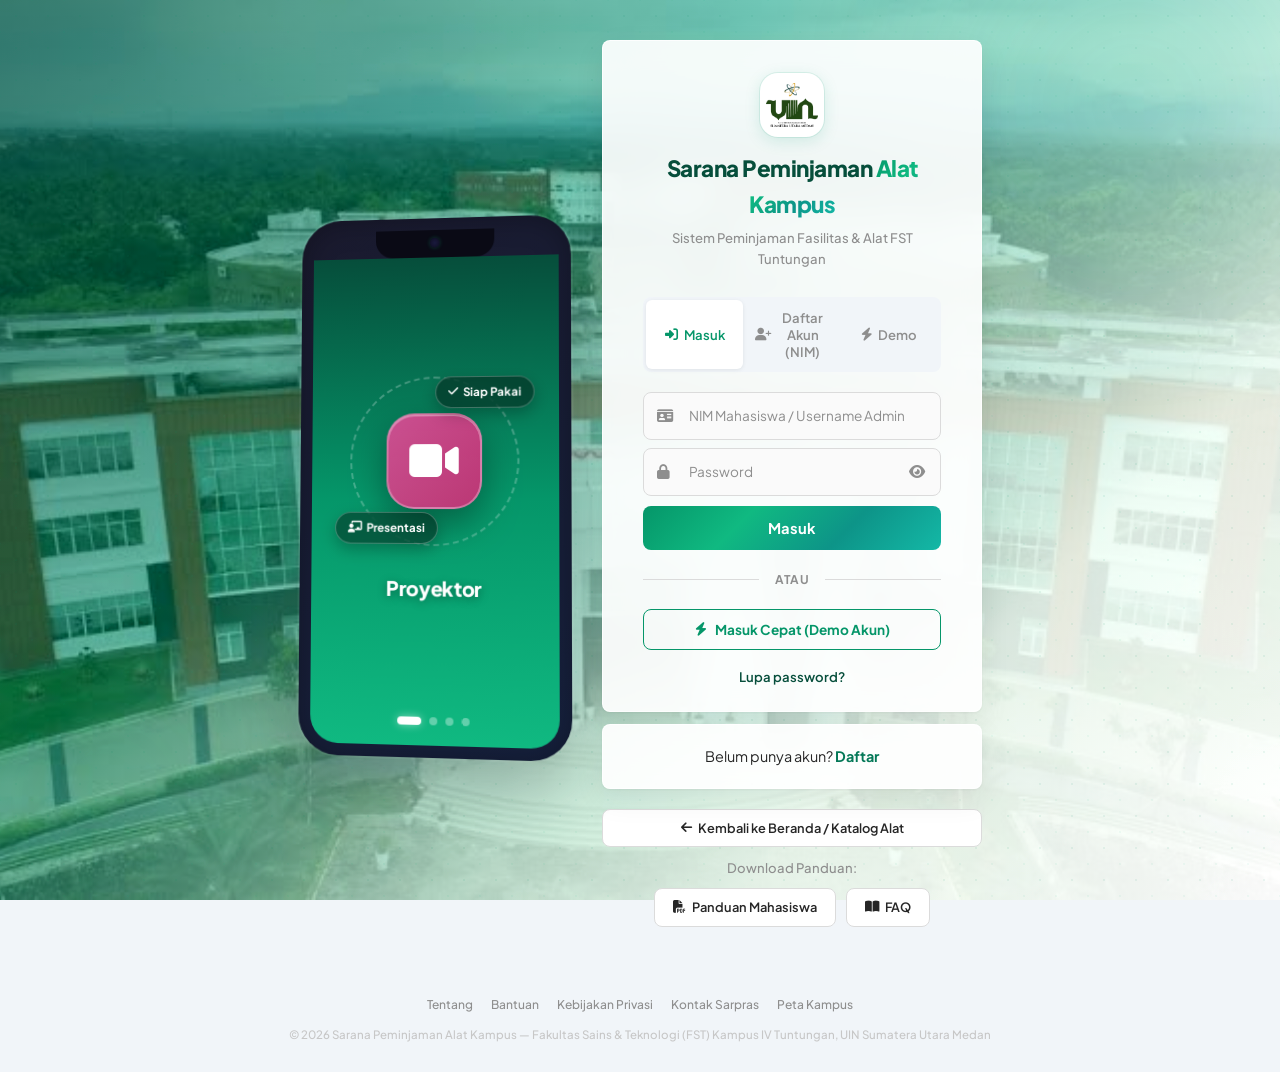
==== commit 0cbdda19: "Add files via upload" ====
--- a/index.html
+++ b/index.html
@@ -87,7 +87,7 @@
           </div>
           <h1 class="hero-title">Booking & Peminjaman Alat Perkuliahan FST UINSU</h1>
           <p class="hero-desc">
-            Portal resmi <strong>Sarana Peminjaman Alat Kampus</strong> khusus sivitas akademika Fakultas Sains dan Teknologi, Gedung Kuliah FST Kampus IV Tuntungan. Booking online Kabel HDMI, Proyektor Lumens Tinggi, dan Cok Sambung dengan persetujuan cepat Admin Sarpras.
+            Portal resmi <strong>Sarana Peminjaman Alat Kampus</strong> khusus sivitas akademika Fakultas Sains dan Teknologi, Gedung Kuliah FST Kampus IV Tuntungan. Booking online Kabel HDMI, Proyektor, dan Cok Sambung dengan persetujuan cepat Admin Sarpras.
           </p>
           <div class="hero-stats">
             <div class="stat-item">
@@ -110,22 +110,22 @@
           <div class="floating-gadget card-hdmi">
             <i class="fa-solid fa-network-wired"></i>
             <div>
-              <strong>HDMI Cables</strong>
-              <small>4K Ultra-Fast</small>
+              <strong>Kabel HDMI</strong>
+              <small>Fasilitas Sarpras</small>
             </div>
           </div>
           <div class="floating-gadget card-projector">
             <i class="fa-solid fa-video"></i>
             <div>
-              <strong>Proyektor HD</strong>
-              <small>3800 ANSI Lumens</small>
+              <strong>Proyektor</strong>
+              <small>Fasilitas Sarpras</small>
             </div>
           </div>
           <div class="floating-gadget card-plug">
             <i class="fa-solid fa-plug-circle-bolt"></i>
             <div>
               <strong>Cok Sambung</strong>
-              <small>Kabel 5M - 10M</small>
+              <small>Fasilitas Sarpras</small>
             </div>
           </div>
         </div>
--- a/style.css
+++ b/style.css
@@ -1506,7 +1506,7 @@
 }
 
 /* ============================================================
-   RESPONSIVE DESIGN
+   RESPONSIVE DESIGN (MOBILE & HANDPHONE OPTIMIZATION)
 ============================================================ */
 @media (max-width: 900px) {
   .hero-banner {
@@ -1528,3 +1528,269 @@
     grid-template-columns: 1fr;
   }
 }
+
+/* Khusus Tampilan Handphone (Lebar Layar <= 640px) */
+@media (max-width: 640px) {
+  body {
+    font-size: 0.92rem;
+  }
+
+  .navbar {
+    padding: 0.85rem 1rem;
+    flex-direction: column;
+    align-items: stretch;
+    gap: 0.75rem;
+  }
+
+  .nav-brand {
+    justify-content: flex-start;
+  }
+
+  .brand-uinsu-logo {
+    width: 36px;
+    height: 36px;
+  }
+
+  .brand-title {
+    font-size: 0.95rem;
+    line-height: 1.25;
+  }
+
+  .brand-sub {
+    font-size: 0.68rem;
+  }
+
+  .nav-actions {
+    display: flex;
+    justify-content: space-between;
+    align-items: center;
+    width: 100%;
+    gap: 6px;
+    flex-wrap: wrap;
+  }
+
+  .nav-actions .btn {
+    padding: 6px 10px;
+    font-size: 0.76rem;
+  }
+
+  .user-pill {
+    padding: 4px 10px;
+    font-size: 0.76rem;
+  }
+
+  .main-wrapper {
+    padding: 1rem 0.85rem 3rem 0.85rem;
+  }
+
+  /* Nav Tabs */
+  .nav-tabs {
+    gap: 6px;
+    margin-bottom: 1.25rem;
+    overflow-x: auto;
+    padding-bottom: 4px;
+    -webkit-overflow-scrolling: touch;
+  }
+
+  .nav-tab {
+    padding: 8px 12px;
+    font-size: 0.82rem;
+    white-space: nowrap;
+    flex-shrink: 0;
+  }
+
+  /* Hero Banner di HP */
+  .hero-banner {
+    padding: 1.5rem 1.15rem;
+    border-radius: var(--radius-sm);
+    margin-bottom: 1.5rem;
+  }
+
+  .hero-badge-group {
+    flex-direction: column;
+    align-items: flex-start;
+    gap: 4px;
+  }
+
+  .hero-badge {
+    font-size: 0.72rem;
+    padding: 3px 8px;
+  }
+
+  .hero-title {
+    font-size: 1.35rem;
+    line-height: 1.3;
+    margin: 0.6rem 0;
+  }
+
+  .hero-desc {
+    font-size: 0.85rem;
+    line-height: 1.5;
+    margin-bottom: 1.25rem;
+  }
+
+  .hero-stats {
+    flex-wrap: wrap;
+    gap: 0.75rem;
+    padding: 0.85rem 1rem;
+  }
+
+  .stat-item .stat-number {
+    font-size: 1.25rem;
+  }
+
+  .stat-item .stat-label {
+    font-size: 0.72rem;
+  }
+
+  .stat-divider {
+    display: none;
+  }
+
+  .hero-illustration {
+    display: none; /* Sembunyikan elemen dekoratif melayang agar layar HP tidak penuh */
+  }
+
+  /* Filter Bar & Pencarian */
+  .filter-bar {
+    padding: 1rem 0.85rem;
+    gap: 0.85rem;
+  }
+
+  .search-box {
+    width: 100%;
+  }
+
+  .search-box input {
+    font-size: 0.85rem;
+    padding: 8px 12px 8px 34px;
+  }
+
+  .category-pills {
+    width: 100%;
+    overflow-x: auto;
+    padding-bottom: 6px;
+    justify-content: flex-start;
+    -webkit-overflow-scrolling: touch;
+    flex-wrap: nowrap;
+  }
+
+  .category-pills .pill {
+    padding: 6px 12px;
+    font-size: 0.78rem;
+    white-space: nowrap;
+    flex-shrink: 0;
+  }
+
+  /* Grid Kartu Alat di HP */
+  .items-grid {
+    grid-template-columns: 1fr;
+    gap: 1.15rem;
+  }
+
+  .equipment-card {
+    border-radius: var(--radius-md);
+  }
+
+  .card-top {
+    height: 150px;
+  }
+
+  .item-visual-icon {
+    font-size: 3.2rem;
+  }
+
+  .card-body {
+    padding: 1.15rem;
+  }
+
+  .item-title {
+    font-size: 1.15rem;
+  }
+
+  .meta-row {
+    font-size: 0.8rem;
+  }
+
+  /* Modal Form Booking & Tiket di HP */
+  .modal-box {
+    width: 95% !important;
+    max-width: 95% !important;
+    margin: 10px auto;
+    padding: 1.15rem;
+    max-height: 92vh;
+    border-radius: var(--radius-md);
+    overflow-y: auto;
+  }
+
+  .modal-header h3 {
+    font-size: 1.05rem;
+  }
+
+  .form-group label {
+    font-size: 0.8rem;
+  }
+
+  .form-group input, 
+  .form-group select, 
+  .form-group textarea {
+    font-size: 0.88rem;
+    padding: 9px 11px;
+  }
+
+  .modal-footer-actions {
+    flex-direction: column-reverse;
+    gap: 8px;
+  }
+
+  .modal-footer-actions .btn {
+    width: 100%;
+    padding: 11px;
+    font-size: 0.88rem;
+  }
+
+  /* Tiket Digital di Layar HP */
+  .ticket-container {
+    padding: 1rem;
+    margin: 0.75rem 0;
+  }
+
+  .ticket-details {
+    grid-template-columns: 1fr;
+    gap: 8px;
+  }
+
+  .qr-code-box {
+    width: 120px;
+    height: 120px;
+  }
+
+  /* Tabel Riwayat di HP: Scroll Horizontal Lancar */
+  .table-container {
+    overflow-x: auto;
+    -webkit-overflow-scrolling: touch;
+    border-radius: var(--radius-sm);
+    box-shadow: 0 1px 4px rgba(0, 0, 0, 0.05);
+  }
+
+  .custom-table {
+    min-width: 580px;
+    font-size: 0.8rem;
+  }
+
+  .custom-table th, 
+  .custom-table td {
+    padding: 10px 12px;
+  }
+
+  /* Footer di HP */
+  .footer {
+    padding: 1.5rem 1rem;
+  }
+
+  .footer-content {
+    flex-direction: column;
+    text-align: center;
+    gap: 0.5rem;
+  }
+}
